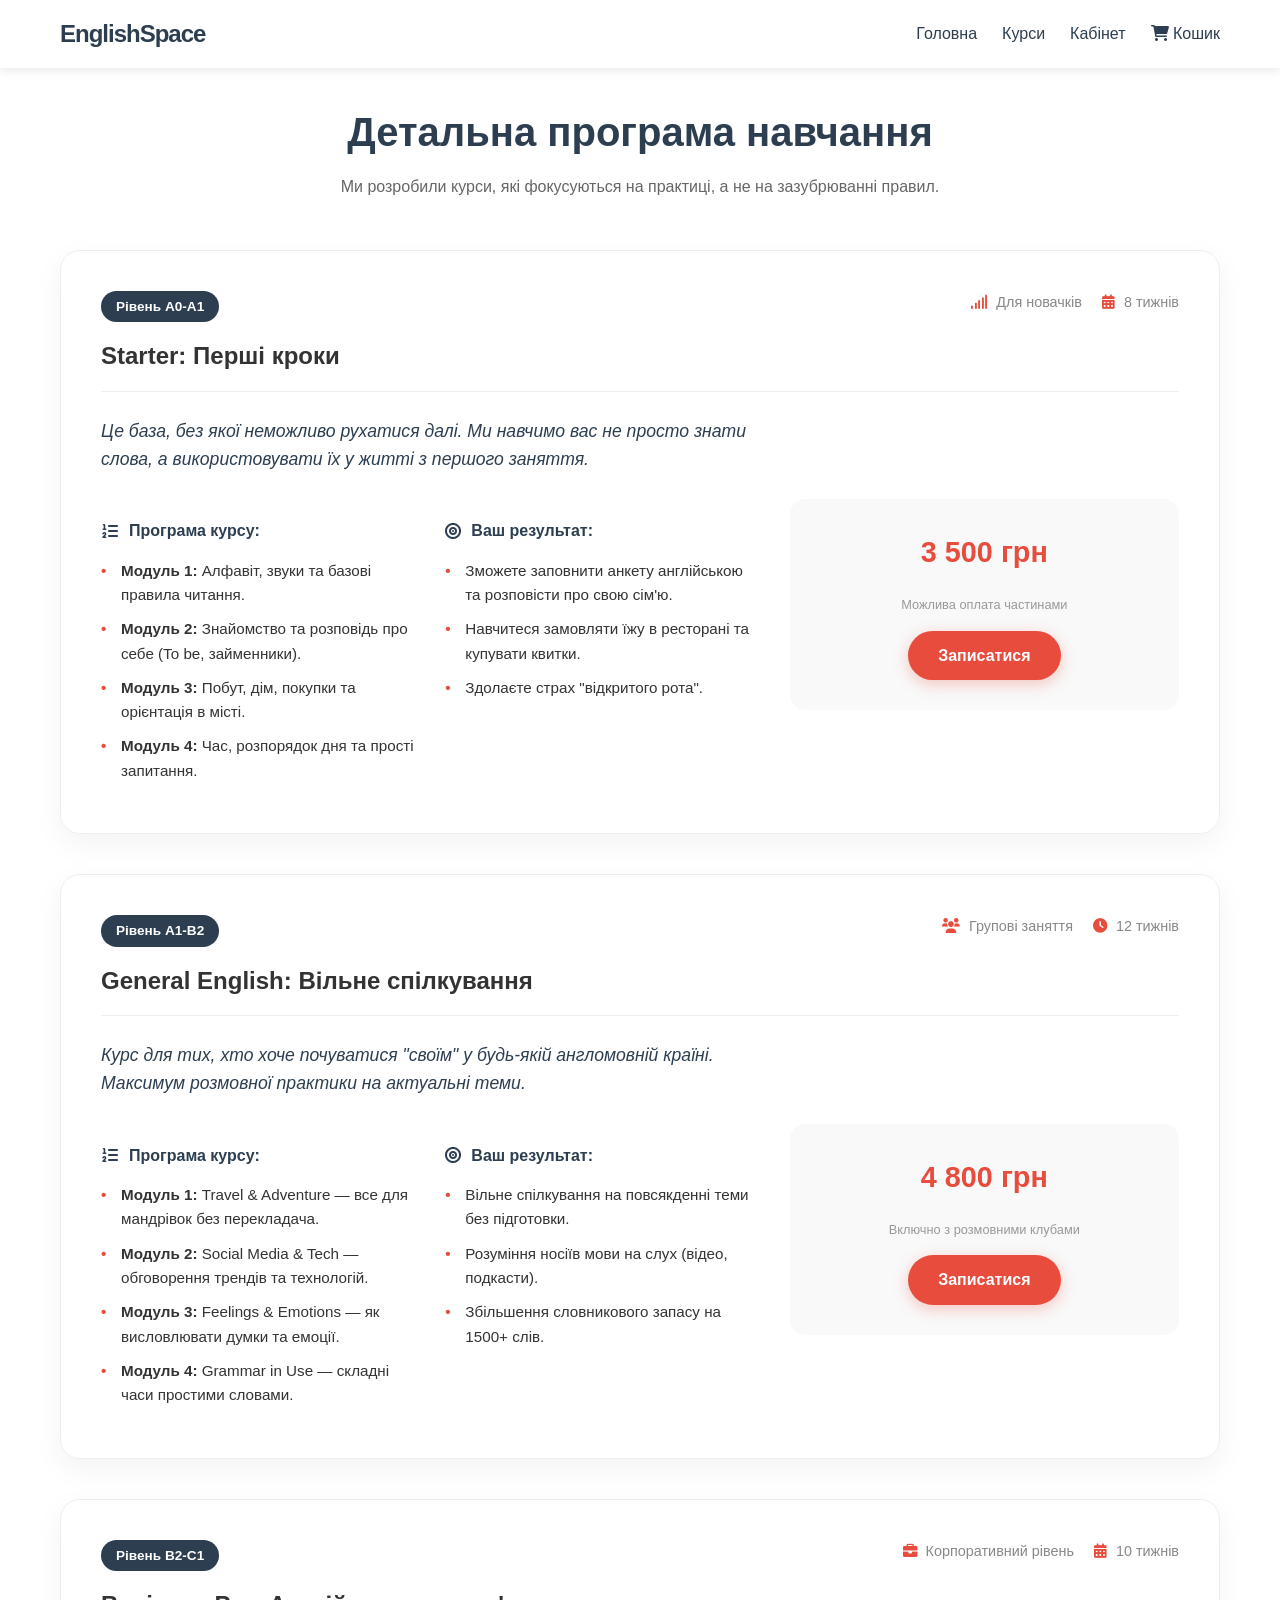
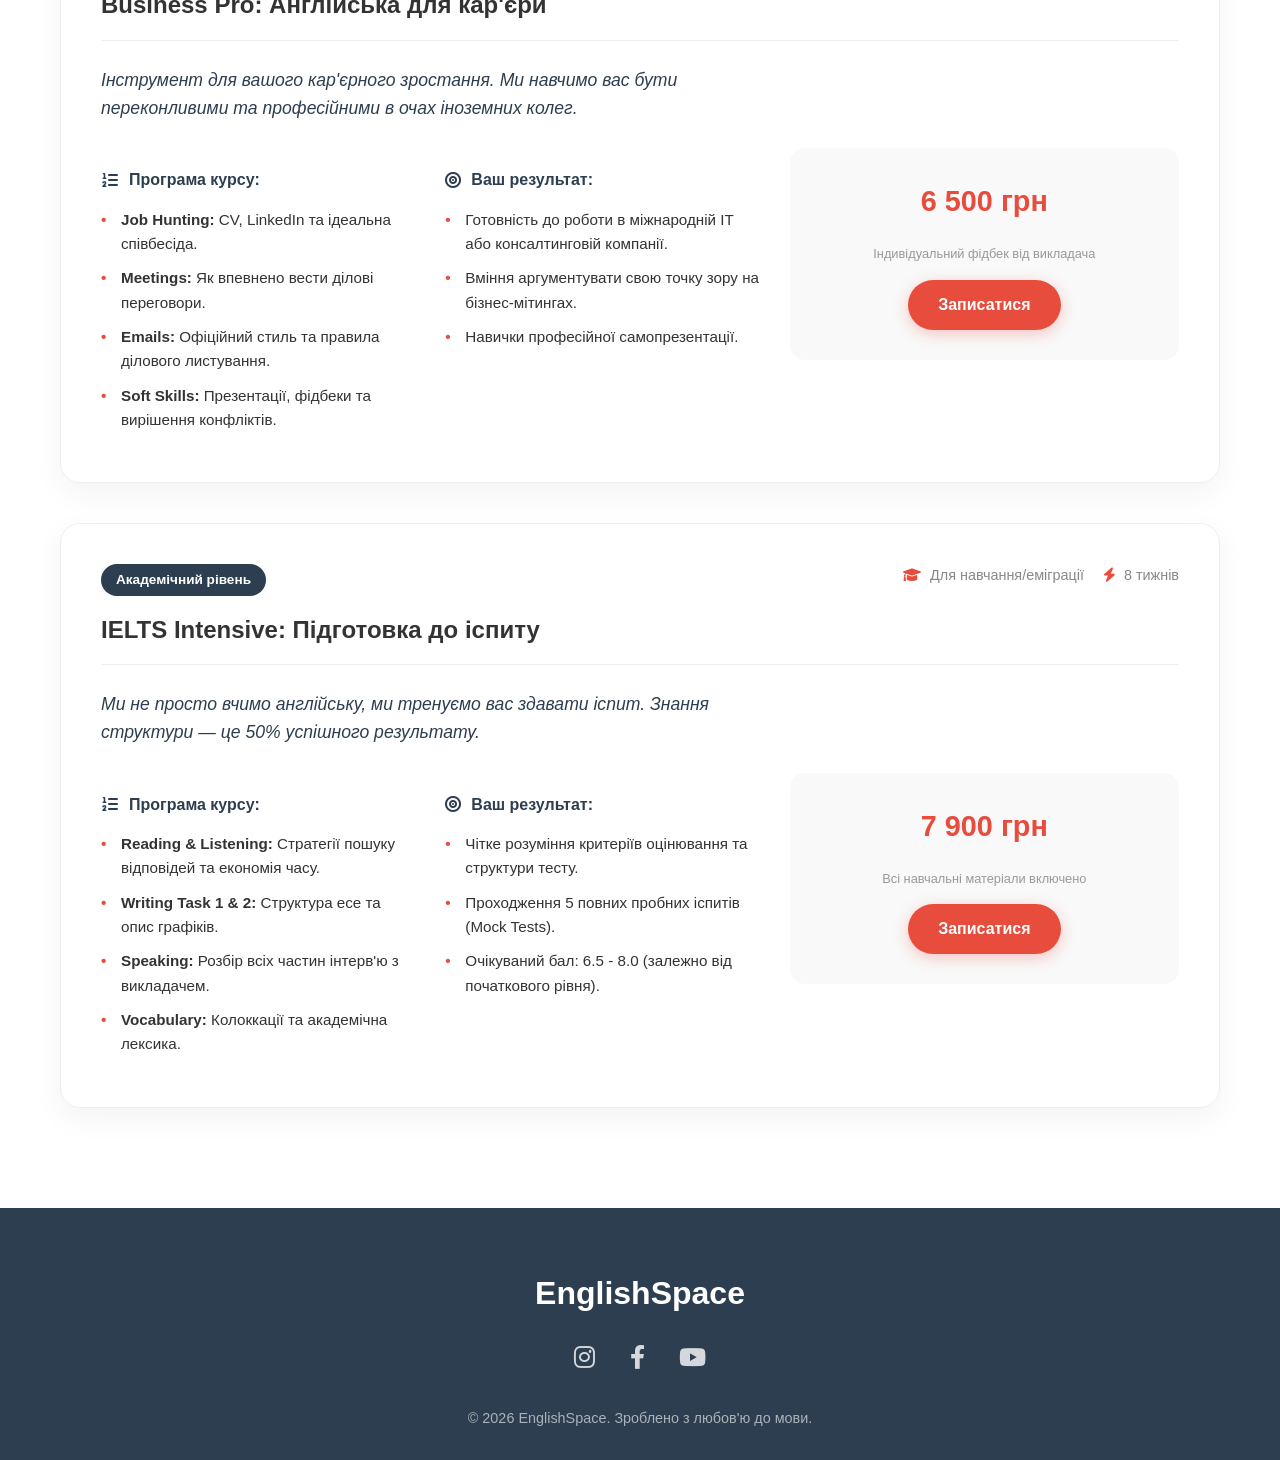
==== courses.html @ 840bb2d0 "Деталізовано програму та результати курсів на сторінці каталогy" ====
<!DOCTYPE html>
<html lang="uk">
<head>
    <meta charset="UTF-8">
    <meta name="viewport" content="width=device-width, initial-scale=1.0">
    <title>Наші курси — EnglishSpace</title>
    <link rel="icon" href="data:image/svg+xml,<svg xmlns=%22http://www.w3.org/2000/svg%22 viewBox=%220 0 100 100%22><text y=%22.9em%22 font-size=%2290%22>🇬🇧</text></svg>">
    <link rel="stylesheet" href="https://cdnjs.cloudflare.com/ajax/libs/font-awesome/6.0.0/css/all.min.css">
    <link rel="stylesheet" href="css/style.css">
</head>
<body>

    <header class="main-header">
        <nav class="container">
            <div class="logo">EnglishSpace</div>
            <ul class="nav-links">
                <li><a href="index.html">Головна</a></li>
                <li><a href="courses.html" class="active">Курси</a></li>
                <li><a href="profile.html">Кабінет</a></li>
                <li><a href="cart.html" class="cart-link"><i class="fas fa-shopping-cart"></i> Кошик</a></li>
            </ul>
        </nav>
    </header>

    <main class="page-top-padding">
        <section class="container fade-in">
            <h1 class="page-title">Детальна програма навчання</h1>
            <p class="page-subtitle">Ми розробили курси, які фокусуються на практиці, а не на зазубрюванні правил.</p>
        </section>

        <section class="detailed-catalog container fade-in-delayed">
            
            <div class="course-detail-item" id="starter">
                <div class="item-header">
                    <div class="header-info">
                        <span class="badge">Рівень A0-A1</span>
                        <h2>Starter: Перші кроки</h2>
                    </div>
                    <div class="header-meta">
                        <span><i class="fas fa-signal"></i> Для новачків</span>
                        <span><i class="fas fa-calendar-alt"></i> 8 тижнів</span>
                    </div>
                </div>
                <div class="item-content">
                    <div class="item-description">
                        <p class="intro-text">Це база, без якої неможливо рухатися далі. Ми навчимо вас не просто знати слова, а використовувати їх у житті з першого заняття.</p>
                        
                        <div class="curriculum">
                            <div class="curr-block">
                                <h4><i class="fas fa-list-ol"></i> Програма курсу:</h4>
                                <ul>
                                    <li><strong>Модуль 1:</strong> Алфавіт, звуки та базові правила читання.</li>
                                    <li><strong>Модуль 2:</strong> Знайомство та розповідь про себе (To be, займенники).</li>
                                    <li><strong>Модуль 3:</strong> Побут, дім, покупки та орієнтація в місті.</li>
                                    <li><strong>Модуль 4:</strong> Час, розпорядок дня та прості запитання.</li>
                                </ul>
                            </div>
                            <div class="curr-block">
                                <h4><i class="fas fa-bullseye"></i> Ваш результат:</h4>
                                <ul>
                                    <li>Зможете заповнити анкету англійською та розповісти про свою сім'ю.</li>
                                    <li>Навчитеся замовляти їжу в ресторані та купувати квитки.</li>
                                    <li>Здолаєте страх "відкритого рота".</li>
                                </ul>
                            </div>
                        </div>
                    </div>
                    <div class="item-cta">
                        <span class="price">3 500 грн</span>
                        <p class="price-info">Можлива оплата частинами</p>
                        <a href="cart.html" class="btn btn-main">Записатися</a>
                    </div>
                </div>
            </div>

            <div class="course-detail-item" id="general">
                <div class="item-header">
                    <div class="header-info">
                        <span class="badge">Рівень A1-B2</span>
                        <h2>General English: Вільне спілкування</h2>
                    </div>
                    <div class="header-meta">
                        <span><i class="fas fa-users"></i> Групові заняття</span>
                        <span><i class="fas fa-clock"></i> 12 тижнів</span>
                    </div>
                </div>
                <div class="item-content">
                    <div class="item-description">
                        <p class="intro-text">Курс для тих, хто хоче почуватися "своїм" у будь-якій англомовній країні. Максимум розмовної практики на актуальні теми.</p>
                        
                        <div class="curriculum">
                            <div class="curr-block">
                                <h4><i class="fas fa-list-ol"></i> Програма курсу:</h4>
                                <ul>
                                    <li><strong>Модуль 1:</strong> Travel & Adventure — все для мандрівок без перекладача.</li>
                                    <li><strong>Модуль 2:</strong> Social Media & Tech — обговорення трендів та технологій.</li>
                                    <li><strong>Модуль 3:</strong> Feelings & Emotions — як висловлювати думки та емоції.</li>
                                    <li><strong>Модуль 4:</strong> Grammar in Use — складні часи простими словами.</li>
                                </ul>
                            </div>
                            <div class="curr-block">
                                <h4><i class="fas fa-bullseye"></i> Ваш результат:</h4>
                                <ul>
                                    <li>Вільне спілкування на повсякденні теми без підготовки.</li>
                                    <li>Розуміння носіїв мови на слух (відео, подкасти).</li>
                                    <li>Збільшення словникового запасу на 1500+ слів.</li>
                                </ul>
                            </div>
                        </div>
                    </div>
                    <div class="item-cta">
                        <span class="price">4 800 грн</span>
                        <p class="price-info">Включно з розмовними клубами</p>
                        <a href="cart.html" class="btn btn-main">Записатися</a>
                    </div>
                </div>
            </div>

            <div class="course-detail-item" id="business">
                <div class="item-header">
                    <div class="header-info">
                        <span class="badge">Рівень B2-C1</span>
                        <h2>Business Pro: Англійська для кар'єри</h2>
                    </div>
                    <div class="header-meta">
                        <span><i class="fas fa-briefcase"></i> Корпоративний рівень</span>
                        <span><i class="fas fa-calendar-alt"></i> 10 тижнів</span>
                    </div>
                </div>
                <div class="item-content">
                    <div class="item-description">
                        <p class="intro-text">Інструмент для вашого кар'єрного зростання. Ми навчимо вас бути переконливими та професійними в очах іноземних колег.</p>
                        
                        <div class="curriculum">
                            <div class="curr-block">
                                <h4><i class="fas fa-list-ol"></i> Програма курсу:</h4>
                                <ul>
                                    <li><strong>Job Hunting:</strong> CV, LinkedIn та ідеальна співбесіда.</li>
                                    <li><strong>Meetings:</strong> Як впевнено вести ділові переговори.</li>
                                    <li><strong>Emails:</strong> Офіційний стиль та правила ділового листування.</li>
                                    <li><strong>Soft Skills:</strong> Презентації, фідбеки та вирішення конфліктів.</li>
                                </ul>
                            </div>
                            <div class="curr-block">
                                <h4><i class="fas fa-bullseye"></i> Ваш результат:</h4>
                                <ul>
                                    <li>Готовність до роботи в міжнародній IT або консалтинговій компанії.</li>
                                    <li>Вміння аргументувати свою точку зору на бізнес-мітингах.</li>
                                    <li>Навички професійної самопрезентації.</li>
                                </ul>
                            </div>
                        </div>
                    </div>
                    <div class="item-cta">
                        <span class="price">6 500 грн</span>
                        <p class="price-info">Індивідуальний фідбек від викладача</p>
                        <a href="cart.html" class="btn btn-main">Записатися</a>
                    </div>
                </div>
            </div>

            <div class="course-detail-item" id="ielts">
                <div class="item-header">
                    <div class="header-info">
                        <span class="badge">Академічний рівень</span>
                        <h2>IELTS Intensive: Підготовка до іспиту</h2>
                    </div>
                    <div class="header-meta">
                        <span><i class="fas fa-graduation-cap"></i> Для навчання/еміграції</span>
                        <span><i class="fas fa-bolt"></i> 8 тижнів</span>
                    </div>
                </div>
                <div class="item-content">
                    <div class="item-description">
                        <p class="intro-text">Ми не просто вчимо англійську, ми тренуємо вас здавати іспит. Знання структури — це 50% успішного результату.</p>
                        
                        <div class="curriculum">
                            <div class="curr-block">
                                <h4><i class="fas fa-list-ol"></i> Програма курсу:</h4>
                                <ul>
                                    <li><strong>Reading & Listening:</strong> Стратегії пошуку відповідей та економія часу.</li>
                                    <li><strong>Writing Task 1 & 2:</strong> Структура есе та опис графіків.</li>
                                    <li><strong>Speaking:</strong> Розбір всіх частин інтерв'ю з викладачем.</li>
                                    <li><strong>Vocabulary:</strong> Колоккації та академічна лексика.</li>
                                </ul>
                            </div>
                            <div class="curr-block">
                                <h4><i class="fas fa-bullseye"></i> Ваш результат:</h4>
                                <ul>
                                    <li>Чітке розуміння критеріїв оцінювання та структури тесту.</li>
                                    <li>Проходження 5 повних пробних іспитів (Mock Tests).</li>
                                    <li>Очікуваний бал: 6.5 - 8.0 (залежно від початкового рівня).</li>
                                </ul>
                            </div>
                        </div>
                    </div>
                    <div class="item-cta">
                        <span class="price">7 900 грн</span>
                        <p class="price-info">Всі навчальні матеріали включено</p>
                        <a href="cart.html" class="btn btn-main">Записатися</a>
                    </div>
                </div>
            </div>

        </section>
    </main>

    <footer class="main-footer">
        <div class="container footer-content">
            <div class="footer-logo">EnglishSpace</div>
            <div class="social-links">
                <a href="#" aria-label="Instagram"><i class="fab fa-instagram"></i></a>
                <a href="#" aria-label="Facebook"><i class="fab fa-facebook-f"></i></a>
                <a href="#" aria-label="YouTube"><i class="fab fa-youtube"></i></a>
            </div>
            <p class="copyright">&copy; 2026 EnglishSpace. Зроблено з любов'ю до мови.</p>
        </div>
    </footer>

</body>
</html>
---- css/style.css ----
/* --- ГЛОБАЛЬНІ НАЛАШТУВАННЯ --- */
:root {
    --primary-color: #2c3e50;
    --accent-color: #e74c3c;
    --text-color: #333;
    --bg-light: #f9f9f9;
    --white: #ffffff;
    --transition: all 0.3s cubic-bezier(0.25, 0.8, 0.25, 1);
}

* {
    margin: 0;
    padding: 0;
    box-sizing: border-box;
}

body {
    font-family: 'Segoe UI', Roboto, Helvetica, Arial, sans-serif;
    line-height: 1.6;
    color: var(--text-color);
    background-color: var(--white);
    overflow-x: hidden;
}

.container {
    max-width: 1200px;
    margin: 0 auto;
    padding: 0 20px;
}

/* --- HEADER --- */
.main-header {
    background: rgba(255, 255, 255, 0.95);
    backdrop-filter: blur(10px);
    box-shadow: 0 2px 10px rgba(0,0,0,0.1);
    position: fixed;
    width: 100%;
    top: 0;
    z-index: 1000;
    padding: 15px 0;
}

nav {
    display: flex;
    justify-content: space-between;
    align-items: center;
}

.logo {
    font-size: 1.5rem;
    font-weight: 800;
    color: var(--primary-color);
    letter-spacing: -1px;
}

.nav-links {
    display: flex;
    list-style: none;
    align-items: center;
}

.nav-links li {
    margin-left: 25px;
}

.nav-links a {
    text-decoration: none;
    color: var(--primary-color);
    font-weight: 500;
    transition: var(--transition);
}

.nav-links a:hover {
    color: var(--accent-color);
}

/* --- HERO SECTION --- */
.hero {
    padding: 160px 0 100px;
    background: linear-gradient(135deg, #f5f7fa 0%, #c3cfe2 100%);
    text-align: center;
    clip-path: ellipse(150% 100% at 50% 0%);
}

.hero h1 {
    font-size: 3.5rem;
    margin-bottom: 20px;
    color: var(--primary-color);
}

.hero p {
    font-size: 1.25rem;
    color: #555;
    margin-bottom: 40px;
}

/* --- КНОПКИ --- */
.btn {
    padding: 12px 30px;
    border-radius: 50px;
    text-decoration: none;
    font-weight: 600;
    transition: var(--transition);
    display: inline-block;
    cursor: pointer;
}

.btn-main {
    background: var(--accent-color);
    color: var(--white);
    box-shadow: 0 4px 15px rgba(231, 76, 60, 0.3);
}

.btn-main:hover {
    transform: translateY(-3px);
    box-shadow: 0 6px 20px rgba(231, 76, 60, 0.4);
}

.btn-outline {
    border: 2px solid var(--primary-color);
    color: var(--primary-color);
    text-align: center;
}

.btn-outline:hover {
    background: var(--primary-color);
    color: var(--white);
}

/* --- КАРТКИ КУРСІВ --- */
.course-grid {
    display: grid;
    grid-template-columns: repeat(auto-fit, minmax(240px, 1fr));
    gap: 25px;
    margin-top: 50px;
}

.course-card {
    background: var(--white);
    padding: 30px;
    border-radius: 20px;
    box-shadow: 0 10px 30px rgba(0,0,0,0.05);
    transition: var(--transition);
    display: flex;
    flex-direction: column;
    justify-content: space-between;
}

.course-card:hover {
    transform: translateY(-10px);
}

.course-card h3 {
    margin-bottom: 10px;
    color: var(--primary-color);
}

.course-card p {
    color: #666;
    font-size: 0.95rem;
    line-height: 1.4;
}

/* Списки характеристик курсу */
.course-features {
    list-style: none;
    margin: 15px 0;
    font-size: 0.9rem;
    color: #666;
    border-top: 1px solid #eee;
    padding-top: 15px;
}

.course-features li {
    margin-bottom: 8px;
    display: flex;
    align-items: center;
}

.course-features i {
    color: var(--accent-color);
    margin-right: 10px;
    width: 15px;
    text-align: center;
}

.price {
    font-size: 1.8rem;
    font-weight: 700;
    color: var(--accent-color);
    margin: 20px 0;
    display: block;
}

/* --- FOOTER --- */
.main-footer {
    background: var(--primary-color);
    color: var(--white);
    padding: 60px 0 30px;
    margin-top: 100px;
    text-align: center;
}

.footer-logo {
    font-size: 2rem;
    font-weight: bold;
    margin-bottom: 20px;
}

.social-links {
    margin-bottom: 30px;
}

.social-links a {
    color: var(--white);
    font-size: 1.5rem;
    margin: 0 15px;
    transition: var(--transition);
    opacity: 0.8;
}

.social-links a:hover {
    opacity: 1;
    color: var(--accent-color);
    transform: scale(1.2);
}

.copyright {
    font-size: 0.9rem;
    opacity: 0.6;
}

/* --- АНІМАЦІЇ --- */
@keyframes fadeIn {
    from { opacity: 0; transform: translateY(20px); }
    to { opacity: 1; transform: translateY(0); }
}

@keyframes pulse {
    0% { transform: scale(1); }
    50% { transform: scale(1.05); }
    100% { transform: scale(1); }
}

.fade-in {
    animation: fadeIn 1s ease-out forwards;
}

.fade-in-delayed {
    opacity: 0;
    animation: fadeIn 1s ease-out 0.5s forwards;
}

.pulse {
    animation: pulse 2s infinite ease-in-out;
}

/* --- АДАПТИВНІСТЬ (MOBILE) --- */
@media (max-width: 768px) {
    .hero h1 { font-size: 2.2rem; }
    .nav-links { display: none; }
    .course-grid { grid-template-columns: 1fr; }
}

/* =========================================
   СТИЛІ ДЛЯ СТОРІНКИ ДЕТАЛЕЙ КУРСУ
   ========================================= */

/* Відступ зверху, щоб шапка не перекривала текст */
.page-top-padding {
    padding-top: 100px;
}

/* Шапка конкретного курсу */
.course-header {
    background: var(--bg-light);
    padding: 60px 20px;
    border-radius: 20px;
    margin-top: 20px;
    margin-bottom: 40px;
}

.badge {
    background: var(--primary-color);
    color: var(--white);
    padding: 5px 15px;
    border-radius: 20px;
    font-size: 0.85rem;
    font-weight: bold;
    display: inline-block;
    margin-bottom: 15px;
}

.course-header h1 {
    color: var(--primary-color);
    font-size: 2.8rem;
    margin-bottom: 15px;
}

.course-header p {
    font-size: 1.2rem;
    max-width: 800px;
}

/* Розташування у дві колонки */
.course-content-wrapper {
    display: flex;
    gap: 40px;
    align-items: flex-start;
}

.course-main-info {
    flex: 2; /* Займає більше місця */
}

.course-main-info h2, .course-main-info h3 {
    color: var(--primary-color);
    margin: 30px 0 15px;
}

/* Список того, що вивчать */
.check-list {
    list-style: none;
    margin-bottom: 30px;
}

.check-list li {
    margin-bottom: 10px;
    display: flex;
    align-items: center;
    font-size: 1.05rem;
}

.check-list i {
    color: #27ae60; /* Зелена галочка */
    margin-right: 15px;
    font-size: 1.2rem;
}

/* Програма курсу (Модулі) */
.syllabus {
    border-left: 3px solid var(--accent-color);
    padding-left: 20px;
    margin-top: 20px;
}

.module {
    margin-bottom: 25px;
    background: var(--white);
    padding: 20px;
    border-radius: 10px;
    box-shadow: 0 4px 10px rgba(0,0,0,0.03);
    border: 1px solid #eee;
}

.module h4 {
    color: var(--primary-color);
    margin-bottom: 10px;
}

/* Права панель (Sidebar з покупкою) */
.course-sidebar {
    flex: 1; /* Займає менше місця */
    position: sticky;
    top: 100px; /* Прилипає при скролі */
}

.booking-card {
    background: var(--white);
    padding: 30px;
    border-radius: 20px;
    box-shadow: 0 10px 30px rgba(0,0,0,0.08);
    border: 1px solid #eee;
    text-align: center;
}

.video-placeholder {
    background: var(--primary-color);
    color: var(--white);
    height: 180px;
    border-radius: 10px;
    display: flex;
    flex-direction: column;
    align-items: center;
    justify-content: center;
    margin-bottom: 20px;
    cursor: pointer;
    transition: var(--transition);
}

.video-placeholder:hover {
    background: var(--accent-color);
}

.video-placeholder i {
    font-size: 3rem;
    margin-bottom: 10px;
}

.add-to-cart-btn {
    width: 100%;
    margin-bottom: 20px;
}

.sidebar-features {
    text-align: left;
    border-top: none;
}

/* Адаптивність для мобілок (робимо 1 колонку замість 2) */
@media (max-width: 900px) {
    .course-content-wrapper {
        flex-direction: column;
    }
    .course-sidebar {
        width: 100%;
        position: static;
    }
}

/* --- СТИЛІ ДЛЯ СПІЛЬНОЇ СТОРІНКИ КУРСІВ --- */
.page-title {
    text-align: center;
    color: var(--primary-color);
    font-size: 2.5rem;
    margin-bottom: 10px;
}

.page-subtitle {
    text-align: center;
    color: #666;
    margin-bottom: 50px;
}

.detailed-catalog {
    display: flex;
    flex-direction: column;
    gap: 40px;
}

.course-detail-item {
    background: var(--white);
    border-radius: 20px;
    padding: 40px;
    box-shadow: 0 10px 30px rgba(0,0,0,0.05);
    border: 1px solid #eee;
    scroll-margin-top: 120px; /* Важливо для якорів, щоб шапка не закривала заголовок */
    transition: var(--transition);
}

.course-detail-item:hover {
    box-shadow: 0 15px 40px rgba(0,0,0,0.1);
}

.item-header {
    margin-bottom: 25px;
    border-bottom: 1px solid #eee;
    padding-bottom: 15px;
}

.item-content {
    display: flex;
    justify-content: space-between;
    gap: 30px;
    align-items: center;
}

.item-description {
    flex: 2;
}

.item-description h4 {
    margin: 20px 0 10px;
    color: var(--primary-color);
}

.item-cta {
    flex: 1;
    text-align: center;
    background: var(--bg-light);
    padding: 30px;
    border-radius: 15px;
    display: flex;
    flex-direction: column;
    align-items: center;
}

.item-cta .price {
    margin-top: 0;
}

/* Адаптивність для каталогу */
@media (max-width: 768px) {
    .item-content {
        flex-direction: column;
    }
    .item-cta {
        width: 100%;
    }
}

/* --- СТИЛІ ДЛЯ РОЗШИРЕНОГО КОНТЕНТУ КУРСІВ --- */

.item-header {
    display: flex;
    justify-content: space-between;
    align-items: flex-start;
    flex-wrap: wrap;
    gap: 15px;
}

.header-meta {
    display: flex;
    gap: 20px;
    font-size: 0.9rem;
    color: #888;
}

.header-meta i {
    color: var(--accent-color);
    margin-right: 5px;
}

.intro-text {
    font-style: italic;
    font-size: 1.1rem;
    color: var(--primary-color);
    margin-bottom: 25px;
}

/* Сітка для блоків Програми та Результатів */
.curriculum {
    display: grid;
    grid-template-columns: 1fr 1fr;
    gap: 30px;
    margin-top: 20px;
}

.curr-block h4 {
    margin-bottom: 15px;
    display: flex;
    align-items: center;
    gap: 10px;
}

.curr-block ul {
    list-style: none;
}

.curr-block ul li {
    margin-bottom: 10px;
    position: relative;
    padding-left: 20px;
    font-size: 0.95rem;
}

.curr-block ul li::before {
    content: "•";
    color: var(--accent-color);
    position: absolute;
    left: 0;
    font-weight: bold;
}

.price-info {
    font-size: 0.8rem;
    color: #999;
    margin-bottom: 15px;
}

/* Адаптивність для нових блоків */
@media (max-width: 1100px) {
    .curriculum {
        grid-template-columns: 1fr;
    }
}
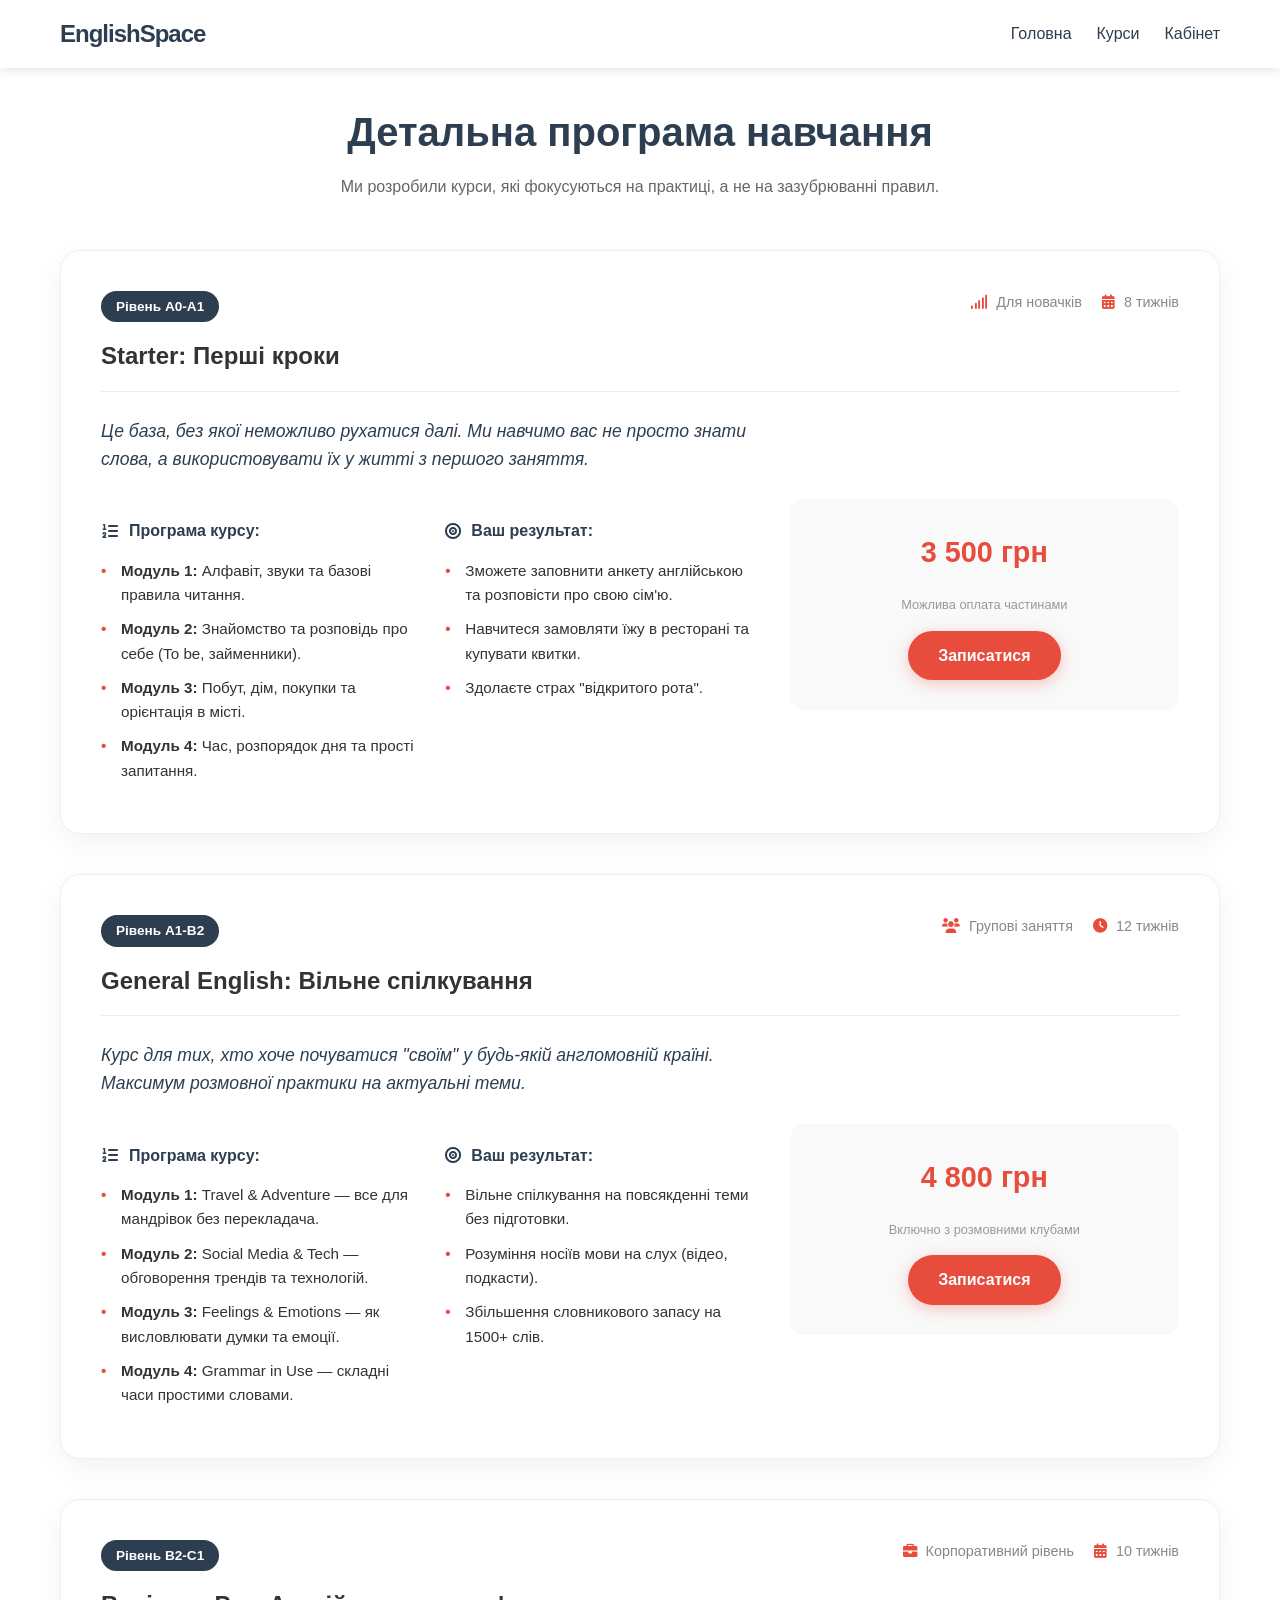
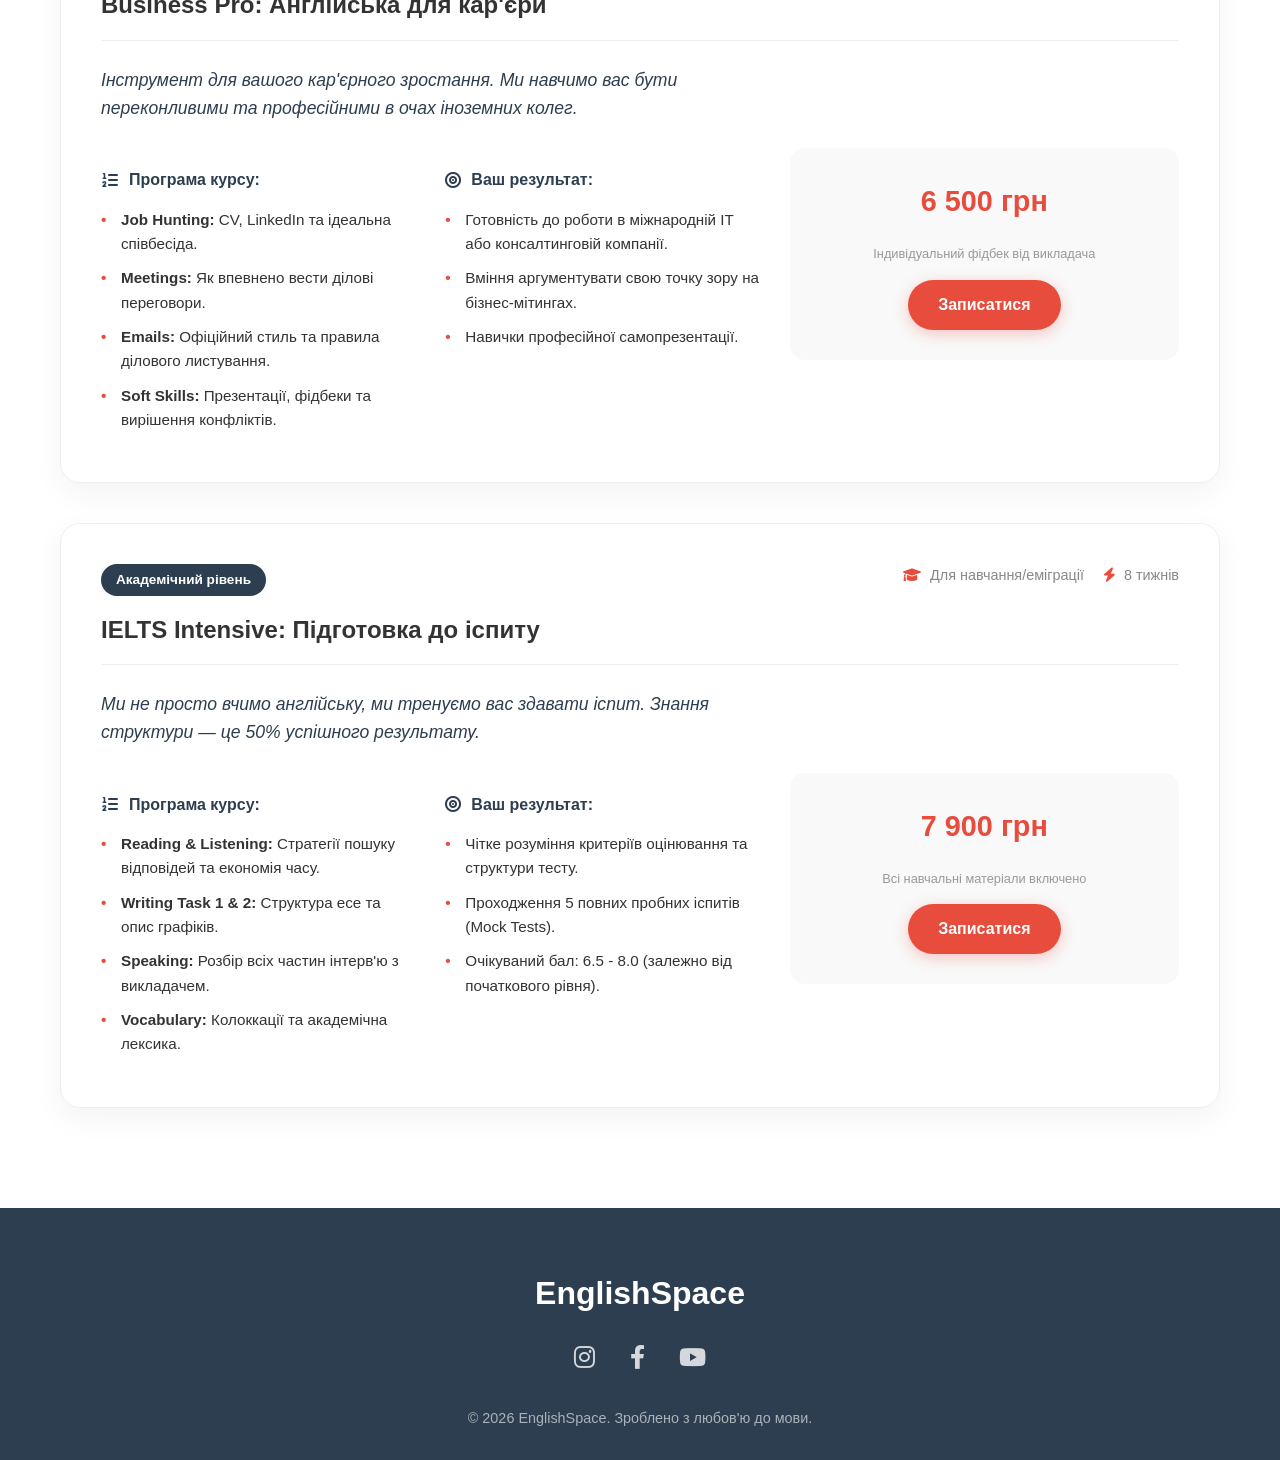
==== commit 2ac17512: "Прибрано кошик з хедера та створено особистий кабінет студента" ====
--- a/courses.html
+++ b/courses.html
@@ -17,7 +17,6 @@
                 <li><a href="index.html">Головна</a></li>
                 <li><a href="courses.html" class="active">Курси</a></li>
                 <li><a href="profile.html">Кабінет</a></li>
-                <li><a href="cart.html" class="cart-link"><i class="fas fa-shopping-cart"></i> Кошик</a></li>
             </ul>
         </nav>
     </header>
@@ -68,7 +67,7 @@
                     <div class="item-cta">
                         <span class="price">3 500 грн</span>
                         <p class="price-info">Можлива оплата частинами</p>
-                        <a href="cart.html" class="btn btn-main">Записатися</a>
+                        <a href="cart.html?course=Starter&price=3500" class="btn btn-main">Записатися</a>
                     </div>
                 </div>
             </div>
@@ -111,7 +110,7 @@
                     <div class="item-cta">
                         <span class="price">4 800 грн</span>
                         <p class="price-info">Включно з розмовними клубами</p>
-                        <a href="cart.html" class="btn btn-main">Записатися</a>
+                        <a href="cart.html?course=General+English&price=4800" class="btn btn-main">Записатися</a>
                     </div>
                 </div>
             </div>
@@ -154,7 +153,7 @@
                     <div class="item-cta">
                         <span class="price">6 500 грн</span>
                         <p class="price-info">Індивідуальний фідбек від викладача</p>
-                        <a href="cart.html" class="btn btn-main">Записатися</a>
+                        <a href="cart.html?course=Business+Pro&price=6500" class="btn btn-main">Записатися</a>
                     </div>
                 </div>
             </div>
@@ -197,7 +196,7 @@
                     <div class="item-cta">
                         <span class="price">7 900 грн</span>
                         <p class="price-info">Всі навчальні матеріали включено</p>
-                        <a href="cart.html" class="btn btn-main">Записатися</a>
+                        <a href="cart.html?course=IELTS+Intensive&price=7900" class="btn btn-main">Записатися</a>
                     </div>
                 </div>
             </div>
--- a/css/style.css
+++ b/css/style.css
@@ -573,4 +573,292 @@
     .curriculum {
         grid-template-columns: 1fr;
     }
+}
+
+/* =========================================
+   СТИЛІ ДЛЯ СТОРІНКИ ОФОРМЛЕННЯ (CHECKOUT)
+   ========================================= */
+
+.checkout-wrapper {
+    display: flex;
+    gap: 40px;
+    align-items: flex-start;
+    margin-bottom: 80px;
+}
+
+.checkout-form-section {
+    flex: 2;
+}
+
+.checkout-block {
+    background: var(--white);
+    padding: 30px;
+    border-radius: 15px;
+    box-shadow: 0 5px 20px rgba(0,0,0,0.03);
+    border: 1px solid #eee;
+    margin-bottom: 30px;
+}
+
+.checkout-block h2 {
+    color: var(--primary-color);
+    margin-bottom: 25px;
+    font-size: 1.5rem;
+    border-bottom: 2px solid var(--bg-light);
+    padding-bottom: 10px;
+}
+
+/* Форми */
+.form-group {
+    margin-bottom: 20px;
+}
+
+.form-group label {
+    display: block;
+    margin-bottom: 8px;
+    font-weight: 500;
+    color: var(--primary-color);
+}
+
+.form-group input {
+    width: 100%;
+    padding: 15px;
+    border: 1px solid #ddd;
+    border-radius: 8px;
+    font-size: 1rem;
+    font-family: inherit;
+    transition: var(--transition);
+}
+
+.form-group input:focus {
+    outline: none;
+    border-color: var(--accent-color);
+    box-shadow: 0 0 0 3px rgba(231, 76, 60, 0.1);
+}
+
+/* Способи оплати */
+.payment-methods {
+    display: flex;
+    flex-direction: column;
+    gap: 15px;
+}
+
+.payment-method {
+    display: flex;
+    align-items: center;
+    padding: 15px 20px;
+    border: 1px solid #ddd;
+    border-radius: 8px;
+    cursor: pointer;
+    transition: var(--transition);
+}
+
+.payment-method:hover {
+    background: var(--bg-light);
+}
+
+.payment-method input[type="radio"] {
+    margin-right: 15px;
+    transform: scale(1.2);
+}
+
+.payment-method span i {
+    font-size: 1.2rem;
+    margin-right: 10px;
+    color: var(--primary-color);
+}
+
+/* Права колонка (Підсумок) */
+.order-summary-sidebar {
+    flex: 1;
+    position: sticky;
+    top: 100px;
+}
+
+.order-summary-card {
+    background: var(--white);
+    padding: 30px;
+    border-radius: 15px;
+    box-shadow: 0 10px 30px rgba(0,0,0,0.08);
+    border: 2px solid var(--primary-color);
+}
+
+.order-summary-card h2 {
+    color: var(--primary-color);
+    margin-bottom: 20px;
+    font-size: 1.5rem;
+}
+
+.cart-item {
+    display: flex;
+    justify-content: space-between;
+    align-items: center;
+    border-bottom: 1px solid #eee;
+    padding-bottom: 20px;
+    margin-bottom: 20px;
+}
+
+.cart-item-info h4 {
+    color: var(--primary-color);
+    margin-bottom: 5px;
+}
+
+.cart-item-info p {
+    font-size: 0.85rem;
+    color: #888;
+}
+
+.cart-item-price {
+    font-weight: bold;
+    color: var(--text-color);
+}
+
+.promo-code-box {
+    display: flex;
+    gap: 10px;
+    margin-bottom: 25px;
+}
+
+.promo-code-box input {
+    flex: 1;
+    padding: 10px 15px;
+    border: 1px solid #ddd;
+    border-radius: 8px;
+    font-size: 0.9rem;
+}
+
+.summary-total {
+    display: flex;
+    justify-content: space-between;
+    align-items: center;
+    font-size: 1.2rem;
+    font-weight: bold;
+    margin-bottom: 25px;
+}
+
+.total-price {
+    color: var(--accent-color);
+    font-size: 1.8rem;
+}
+
+.pay-btn {
+    width: 100%;
+    text-align: center;
+    font-size: 1.1rem;
+    margin-bottom: 15px;
+}
+
+.secure-checkout {
+    text-align: center;
+    font-size: 0.8rem;
+    color: #27ae60;
+}
+
+.secure-checkout i {
+    margin-right: 5px;
+}
+
+/* Адаптивність для кошика */
+@media (max-width: 900px) {
+    .checkout-wrapper {
+        flex-direction: column-reverse; /* На мобільному підсумок буде вище форми */
+    }
+    .order-summary-sidebar {
+        width: 100%;
+        position: static;
+    }
+}
+
+/* --- СТИЛІ ДЛЯ КАБІНЕТУ СТУДЕНТА --- */
+.profile-header {
+    display: flex;
+    justify-content: space-between;
+    align-items: center;
+    background: var(--bg-light);
+    padding: 40px;
+    border-radius: 20px;
+    margin-bottom: 40px;
+}
+
+.user-info {
+    display: flex;
+    align-items: center;
+    gap: 20px;
+}
+
+.user-avatar {
+    width: 80px;
+    height: 80px;
+    background: var(--primary-color);
+    color: var(--white);
+    border-radius: 50%;
+    display: flex;
+    align-items: center;
+    justify-content: center;
+    font-size: 2rem;
+}
+
+.profile-grid {
+    display: grid;
+    grid-template-columns: 2fr 1fr;
+    gap: 40px;
+}
+
+.course-progress-card {
+    background: var(--white);
+    padding: 30px;
+    border-radius: 15px;
+    box-shadow: 0 5px 20px rgba(0,0,0,0.05);
+    border: 1px solid #eee;
+}
+
+.progress-info {
+    display: flex;
+    justify-content: space-between;
+    margin-bottom: 15px;
+}
+
+.progress-bar-bg {
+    width: 100%;
+    height: 12px;
+    background: #eee;
+    border-radius: 10px;
+    margin-bottom: 25px;
+    overflow: hidden;
+}
+
+.progress-bar-fill {
+    height: 100%;
+    background: var(--accent-color);
+    border-radius: 10px;
+}
+
+.achievement-list {
+    display: flex;
+    flex-direction: column;
+    gap: 15px;
+}
+
+.achieve-item {
+    display: flex;
+    align-items: center;
+    gap: 15px;
+    padding: 15px;
+    background: var(--white);
+    border-radius: 10px;
+    border: 1px solid #eee;
+}
+
+.achieve-item i {
+    color: #f1c40f;
+    font-size: 1.2rem;
+}
+
+.achieve-item.inactive {
+    opacity: 0.5;
+    filter: grayscale(1);
+}
+
+@media (max-width: 768px) {
+    .profile-grid { grid-template-columns: 1fr; }
+    .profile-header { flex-direction: column; text-align: center; gap: 20px; }
 }
